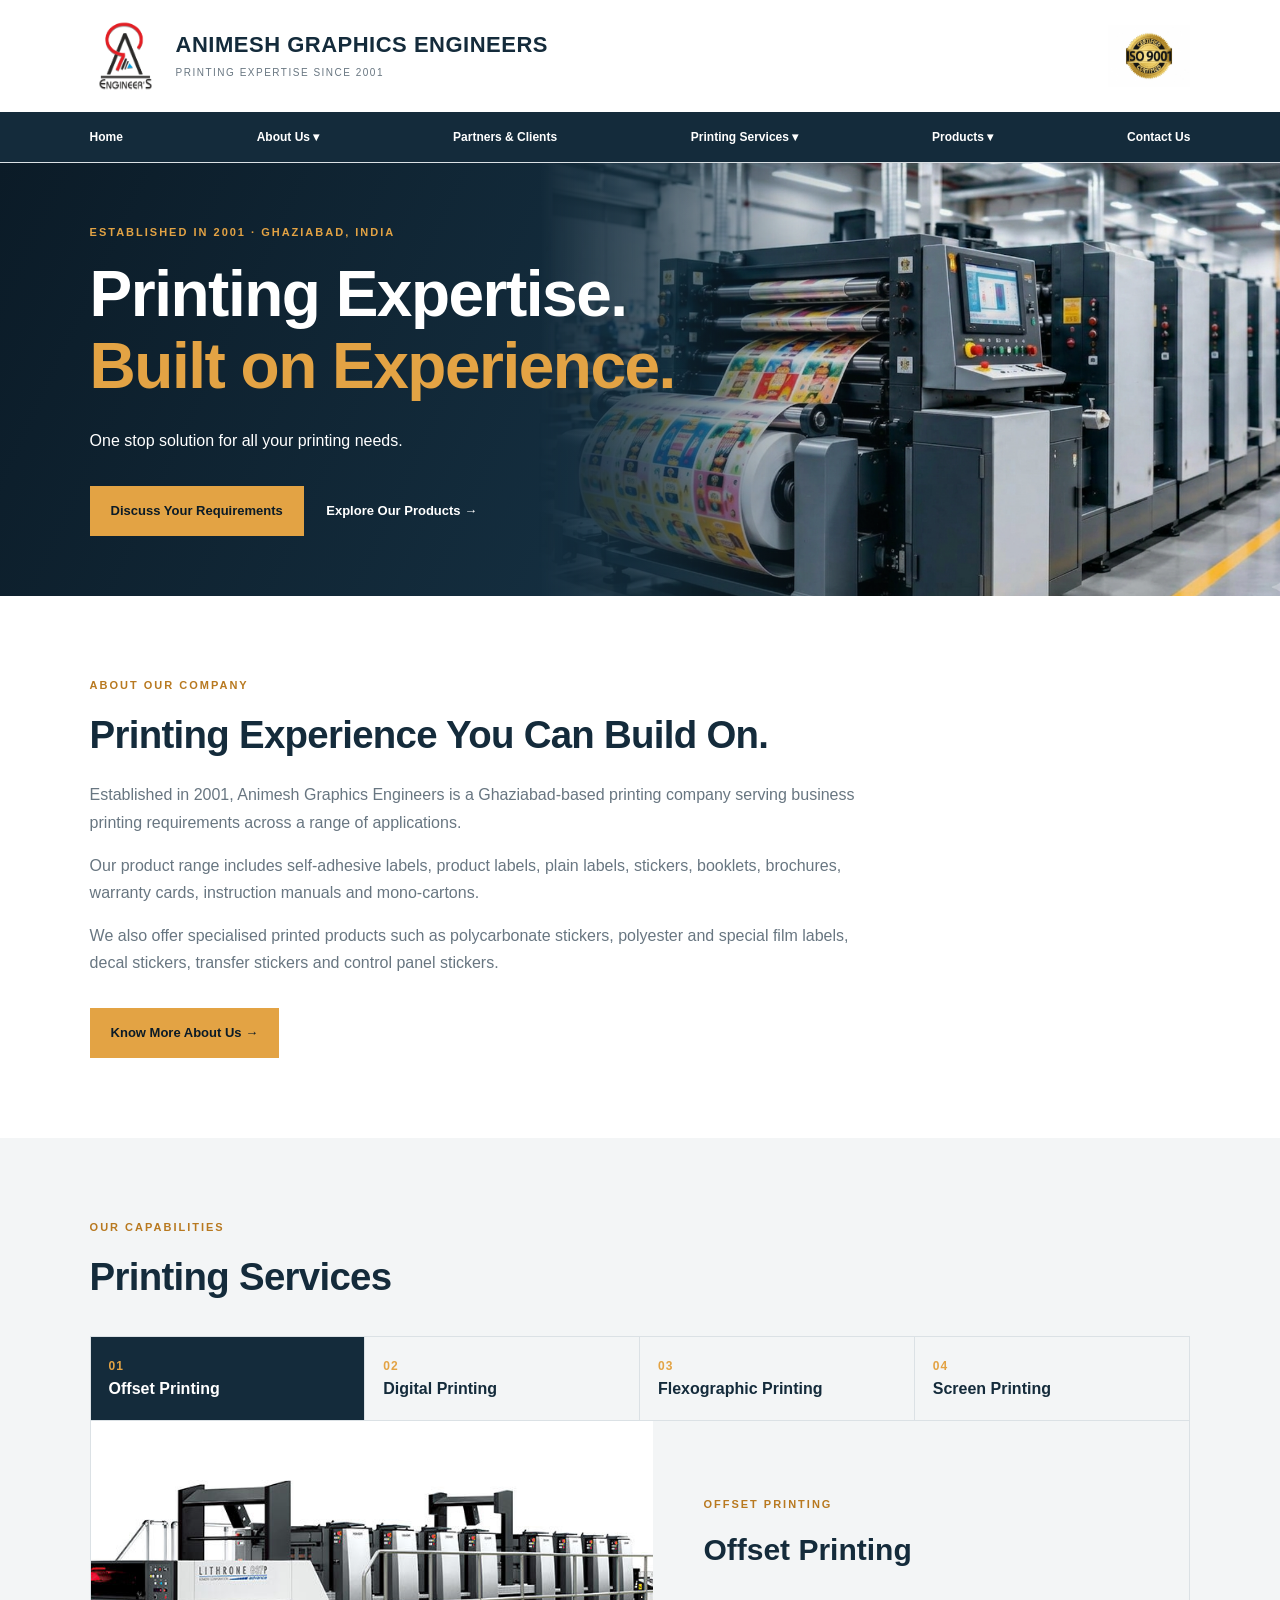
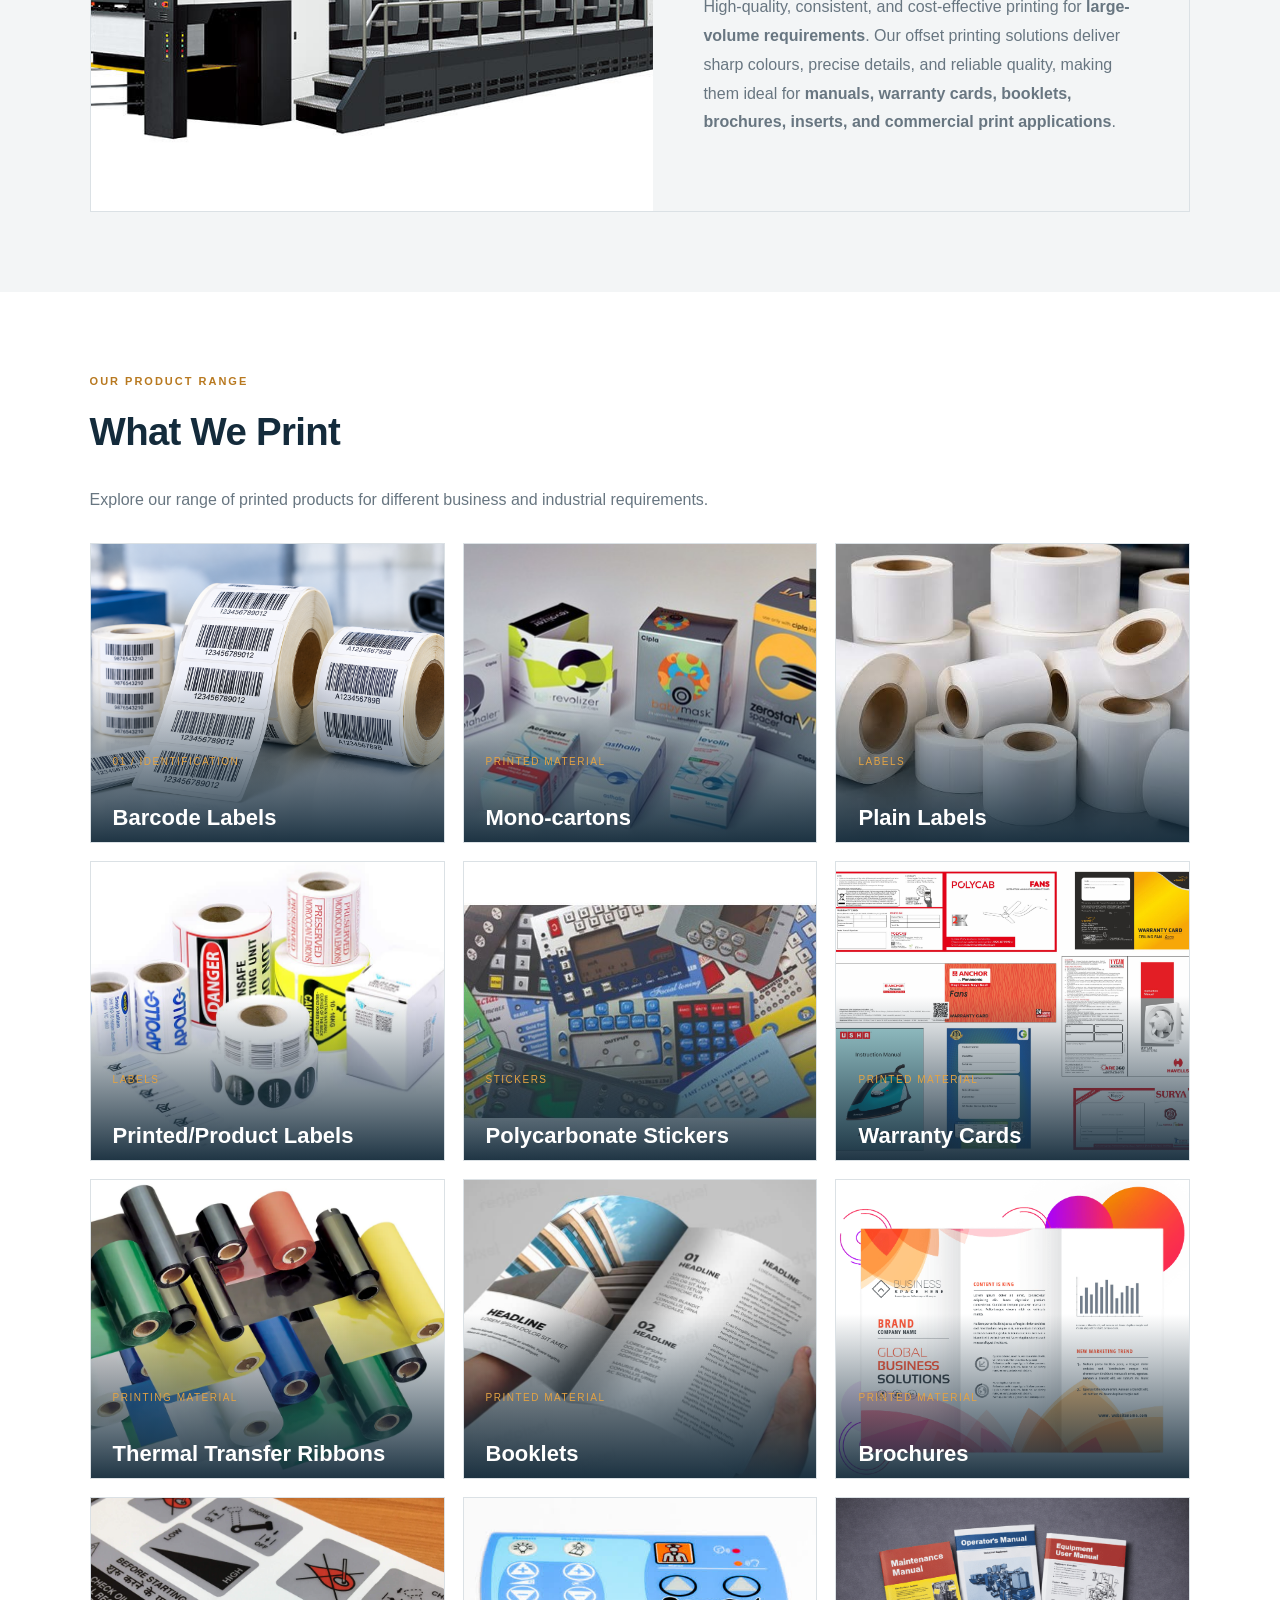
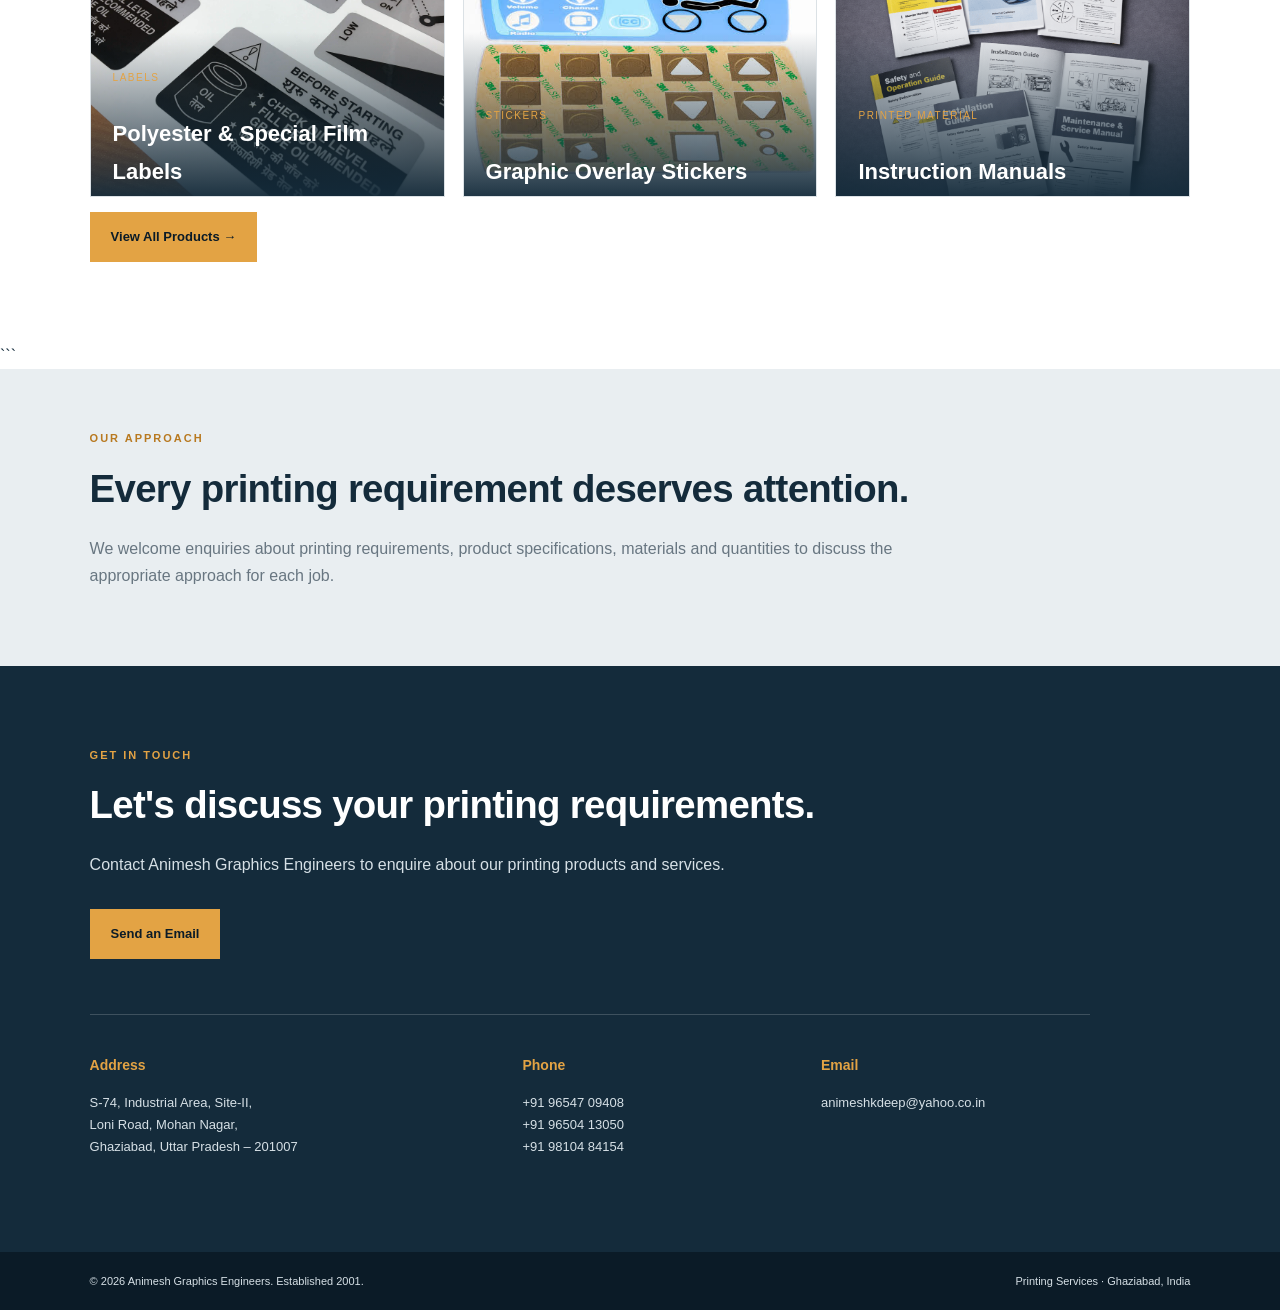
==== index.html @ 8f73cbe6 "Add Animesh Graphics Engineers website" ====
<!DOCTYPE html>
<html lang="en">
<head>
    <meta charset="UTF-8">
    <meta name="viewport" content="width=device-width, initial-scale=1.0">

    <meta name="description" content="Animesh Graphics Engineers, established in 2001, is a printing company based in Ghaziabad, India. Explore our printing services, labels, stickers and printed materials.">

    <title>Animesh Graphics Engineers | Printing Since 2001</title>

    <link rel="stylesheet" href="style.css">
</head>

<body>

 
<header class="site-header">

    <!-- TOP ROW: COMPANY BRAND AND ISO BADGE -->
    <div class="header-top">
        <div class="company-name">
            <img src="images/logo.png" alt="Animesh Graphics Engineers logo">

            <div>
                <h2>ANIMESH GRAPHICS ENGINEERS</h2>
                <p>PRINTING EXPERTISE SINCE 2001</p>
            </div>
        </div>

        <a class="iso-badge" href="awards.html" >
            <img src="images/iso-9001.png" alt="ISO 9001 certification badge">
        </a>
    </div>

    <!-- SECOND ROW: NAVIGATION -->
    <div class="header-nav">
        <nav>
            <a href="index.html" >Home</a>

            <div class="dropdown">
                <a href="about.html" >About Us ▾</a>
                <div class="dropdown-menu">
                    <a href="about.html#company-overview">Company Overview</a>
                    <a href="about.html#our-experience">Our Experience</a>
                    <a href="about.html#quality-commitment">Quality &amp; Commitment</a>
                </div>
            </div>

            <a href="partners.html" >Partners &amp; Clients</a>

            <div class="dropdown">
                <a href="services.html" >Printing Services ▾</a>
                <div class="dropdown-menu">
                    <a href="services.html#offset" >Offset Printing</a>
                    <a href="services.html#digital" >Digital Printing</a>
                    <a href="services.html#flexo" >Flexo Printing</a>
                    <a href="services.html#screen" >Screen Printing</a>
                </div>
            </div>

            <div class="dropdown">
        <a href="products.html" >Products ▾</a>
        <div class="dropdown-menu">
        <a href="products.html#printed-product-labels" >Printed/Product Labels</a>
        <a href="products.html#plain-labels" >Plain Labels</a>
        <a href="products.html#booklets" >Booklets</a>
        <a href="products.html#brochures" >Brochures</a>
        <a href="products.html#warranty-cards" >Warranty Cards</a>
        <a href="products.html#instruction-manuals" >Instruction Manuals</a>
        <a href="products.html#polycarbonate-stickers" >Polycarbonate Stickers</a>
        <a href="products.html#polyester-special-film-labels" >Polyester And Special Film Labels</a>
        <a href="products.html#mono-cartons" >Mono-cartons</a>
        <a href="products.html#thermal-transfer-ribbons" >Thermal Transfer Ribbons</a>
        <a href="products.html#graphic-overlay-stickers" >Graphic Overlay Stickers</a>
    </div>
</div>
            <a href="contact.html" >Contact Us</a>
        </nav>
    </div>

</header>

    <main>

        
<section id="home" class="hero">
    <div class="hero-content">
        <p class="eyebrow">ESTABLISHED IN 2001 · GHAZIABAD, INDIA</p>

        <h1>
            Printing Expertise.<br>
            <span>Built on Experience.</span>
        </h1>

        <p>One stop solution for all your printing needs.</p>

        <a href="#contact" class="button">Discuss Your Requirements</a>
        <a href="#products" class="text-link">Explore Our Products →</a>
    </div>

    <div class="hero-image">
        <img src="images/printing-machine-hero.png"
             alt="Commercial printing machinery in a factory">
    </div>
</section>

        
<section id="about" class="about">
    <p class="eyebrow">ABOUT OUR COMPANY</p>

    <h2>Printing Experience You Can Build On.</h2>

    <p>
        Established in 2001, Animesh Graphics Engineers is a
        Ghaziabad-based printing company serving business printing
        requirements across a range of applications.
    </p>

    <p>
        Our product range includes self-adhesive labels, product
        labels, plain labels, stickers, booklets, brochures,
        warranty cards, instruction manuals and mono-cartons.
    </p>

    <p>
        We also offer specialised printed products such as
        polycarbonate stickers, polyester and special film labels,
        decal stickers, transfer stickers and control panel stickers.
    </p>

    <a href="about.html" class="button">Know More About Us →</a>
</section>

        <section id="services" class="services">

    <p class="eyebrow">OUR CAPABILITIES</p>

    <h2>Printing Services</h2>

    <div class="printing-service-tabs">

        <button class="printing-service-tab active" data-service="offset">
            <span>01</span>
            Offset Printing
        </button>

        <button class="printing-service-tab" data-service="digital">
            <span>02</span>
            Digital Printing
        </button>

        <button class="printing-service-tab" data-service="flexo">
            <span>03</span>
            Flexographic Printing
        </button>

        <button class="printing-service-tab" data-service="screen">
            <span>04</span>
            Screen Printing
        </button>

    </div>


    <!-- OFFSET PRINTING -->

    <div class="printing-service-content active" id="offset">

        <div class="printing-service-image">
            <img src="images/offset.jpg"
                 alt="Offset printing machine">
        </div>

        <div class="printing-service-text">

            <p class="eyebrow">OFFSET PRINTING</p>

            <h3>Offset Printing</h3>

            <p>
                High-quality, consistent, and cost-effective printing for
                <strong>large-volume requirements</strong>. Our offset printing
                solutions deliver sharp colours, precise details, and reliable
                quality, making them ideal for
                <strong>manuals, warranty cards, booklets, brochures, inserts,
                and commercial print applications</strong>.
            </p>

        </div>

    </div>


    <!-- DIGITAL PRINTING -->

    <div class="printing-service-content" id="digital">

        <div class="printing-service-image">
            <img src="images/digital printing.jpg"
                 alt="Digital printing machine">
        </div>

        <div class="printing-service-text">

            <p class="eyebrow">DIGITAL PRINTING</p>

            <h3>Digital Printing</h3>

            <p>
                Fast, flexible, and cost-effective printing for
                <strong>short-run requirements and immediate production</strong>.
                Digital printing enables quick turnaround with consistent
                quality, making it ideal for
                <strong>urgent jobs, variable data, prototypes, samples,
                personalized prints, and low-volume requirements</strong>.
            </p>

        </div>

    </div>


    <!-- FLEXOGRAPHIC PRINTING -->

    <div class="printing-service-content" id="flexo">

        <div class="printing-service-image">
            <img src="images/labels-flexo-printing-machine.jpg"
                 alt="Flexographic printing machine">
        </div>

        <div class="printing-service-text">

            <p class="eyebrow">FLEXOGRAPHIC PRINTING</p>

            <h3>Flexographic Printing</h3>

            <p>
                High-speed, efficient printing for
                <strong>continuous roll-to-roll production and high-volume
                requirements</strong>. Flexographic printing delivers
                consistent quality and precise registration, making it ideal
                for <strong>labels, stickers, packaging materials, films,
                and other roll-form applications</strong>.
            </p>

        </div>

    </div>


    <!-- SCREEN PRINTING -->

    <div class="printing-service-content" id="screen">

        <div class="printing-service-image">
            <img src="images/screen printi g.jpg"
                 alt="Screen printing process">
        </div>

        <div class="printing-service-text">

            <p class="eyebrow">SCREEN PRINTING</p>

            <h3>Screen Printing</h3>

            <p>
                Durable and versatile printing for
                <strong>specialized applications and demanding surfaces</strong>.
                Screen printing delivers excellent ink coverage, opacity,
                and durability, making it ideal for
                <strong>polycarbonate labels, industrial graphics, control
                panels, stickers, and specialty print applications</strong>.
            </p>

        </div>

    </div>

</section>
        
<section id="products" class="products">

    <p class="eyebrow">OUR PRODUCT RANGE</p>

    <h2>What We Print</h2>

    <p>
        Explore our range of printed products for different
        business and industrial requirements.
    </p>

    <div class="grid product-grid">

        <!-- BARCODE LABELS -->
        <article class="product-flip-card">
            <div class="product-flip-inner">

                <div class="product-flip-front">
                    <img src="images/barcode.png"
                         alt="Barcode labels on rolls">
                    <span>01 / IDENTIFICATION</span>
                    <h3>Barcode Labels</h3>
                </div>

                <div class="product-flip-back">
                    <span>01 / IDENTIFICATION</span>
                    <h3>Barcode Labels</h3>
                    <p>
                        Printed barcode labels for product
                        identification, tracking and labelling
                        requirements.
                    </p>
                </div>

            </div>
        </article>
        <!-- MONO-CARTONS -->
<article class="product-flip-card">
    <div class="product-flip-inner">

        <div class="product-flip-front">
            <img src="images/mono cartons.jpeg"
                 alt="Printed mono-cartons">
            <span>PRINTED MATERIAL</span>
            <h3>Mono-cartons</h3>
        </div>

        <div class="product-flip-back">
            <span>PRINTED MATERIAL</span>
            <h3>Mono-cartons</h3>
            <p>
                Printed mono-cartons for product presentation,
                identification and printed requirements.
            </p>
            <a href="products.html#mono-cartons">
                View Details →
            </a>
        </div>

    </div>
</article>
<!-- PLAIN LABELS -->
<article class="product-flip-card">
    <div class="product-flip-inner">

        <div class="product-flip-front">
            <img src="images/plain labels.jpeg"
                 alt="Plain labels">
            <span>LABELS</span>
            <h3>Plain Labels</h3>
        </div>

        <div class="product-flip-back">
            <span>LABELS</span>
            <h3>Plain Labels</h3>
            <p>
                Clean and practical plain labels suitable for
                different product and labelling requirements.
            </p>
            <a href="products.html#plain-labels">
                View Details →
            </a>
        </div>

    </div>
</article>
<!-- PRINTED / PRODUCT LABELS -->
<article class="product-flip-card">
    <div class="product-flip-inner">

        <div class="product-flip-front">
            <img src="images/printed-product-label.jpeg"
                 alt="Printed and product labels">
            <span>LABELS</span>
            <h3>Printed/Product Labels</h3>
        </div>

        <div class="product-flip-back">
            <span>LABELS</span>
            <h3>Printed/Product Labels</h3>
            <p>
                Professionally printed product labels for
                identification, branding and product information.
            </p>
            <a href="products.html#self-adhesive-labels">
                View Details →
            </a>
        </div>

    </div>
</article>
<!-- POLYCARBONATE STICKERS -->
<article class="product-flip-card">
    <div class="product-flip-inner">

        <div class="product-flip-front">
            <img src="images/polycarbonate-sticker.jpg"
                 alt="Polycarbonate stickers">
            <span>STICKERS</span>
            <h3>Polycarbonate Stickers</h3>
        </div>

        <div class="product-flip-back">
            <span>STICKERS</span>
            <h3>Polycarbonate Stickers</h3>
            <p>
                Durable polycarbonate stickers for control panels,
                product identification and industrial applications.
            </p>
            <a href="products.html#polycarbonate-stickers">
                View Details →
            </a>
        </div>

    </div>
</article>
<!-- WARRANTY CARDS -->
<article class="product-flip-card">
    <div class="product-flip-inner">

        <div class="product-flip-front">
            <img src="images/warranty.jpg"
                 alt="Warranty cards">
            <span>PRINTED MATERIAL</span>
            <h3>Warranty Cards</h3>
        </div>

        <div class="product-flip-back">
            <span>PRINTED MATERIAL</span>
            <h3>Warranty Cards</h3>
            <p>
                Professionally printed warranty cards for
                product information, customer details and
                warranty registration.
            </p>
            <a href="products.html#warranty-cards">
                View Details →
            </a>
        </div>

    </div>
</article>
<!-- THERMAL TRANSFER RIBBONS -->
<article class="product-flip-card">
    <div class="product-flip-inner">

        <div class="product-flip-front">
            <img src="images/thermal-transfer-ribbon.webp"
                 alt="Thermal transfer ribbons">
            <span>PRINTING MATERIAL</span>
            <h3>Thermal Transfer Ribbons</h3>
        </div>

        <div class="product-flip-back">
            <span>PRINTING MATERIAL</span>
            <h3>Thermal Transfer Ribbons</h3>
            <p>
                Thermal transfer ribbons for clear and durable
                printing on labels and other compatible
                printing materials.
            </p>
            <a href="products.html#thermal-transfer-ribbons">
                View Details →
            </a>
        </div>

    </div>
</article>
<!-- BOOKLETS -->
<article class="product-flip-card">
    <div class="product-flip-inner">

        <div class="product-flip-front">
            <img src="images/booklet.jpg"
                 alt="Printed booklets">
            <span>PRINTED MATERIAL</span>
            <h3>Booklets</h3>
        </div>

        <div class="product-flip-back">
            <span>PRINTED MATERIAL</span>
            <h3>Booklets</h3>
            <p>
                Professionally printed booklets for product
                information, company profiles, catalogues
                and other printed requirements.
            </p>
            <a href="products.html#booklets">
                View Details →
            </a>
        </div>

    </div>
</article>
<!-- BROCHURES -->
<article class="product-flip-card">
    <div class="product-flip-inner">

        <div class="product-flip-front">
            <img src="images/brochure.png"
                 alt="Printed brochures">
            <span>PRINTED MATERIAL</span>
            <h3>Brochures</h3>
        </div>

        <div class="product-flip-back">
            <span>PRINTED MATERIAL</span>
            <h3>Brochures</h3>
            <p>
                Professionally printed brochures for product
                information, promotions, company profiles
                and marketing communication.
            </p>
            <a href="products.html#brochures">
                View Details →
            </a>
        </div>

    </div>
</article><!-- POLYESTER AND SPECIAL FILM LABELS -->
<article class="product-flip-card">
    <div class="product-flip-inner">

        <div class="product-flip-front">
            <img src="images/polyester.jpg"
                 alt="Polyester and special film labels">
            <span>LABELS</span>
            <h3>Polyester &amp; Special Film Labels</h3>
        </div>

        <div class="product-flip-back">
            <span>LABELS</span>
            <h3>Polyester &amp; Special Film Labels</h3>
            <p>
                Durable polyester and special film labels
                designed for product identification and
                demanding labelling applications.
            </p>
            <a href="products.html#polyester-special-film-labels">
                View Details →
            </a>
        </div>

    </div>
</article>
<!-- GRAPHIC OVERLAY STICKERS -->
<article class="product-flip-card">
    <div class="product-flip-inner">

        <div class="product-flip-front">
            <img src="images/graphic overlay.jpg"
                 alt="Graphic overlay stickers">
            <span>STICKERS</span>
            <h3>Graphic Overlay Stickers</h3>
        </div>

        <div class="product-flip-back">
            <span>STICKERS</span>
            <h3>Graphic Overlay Stickers</h3>
            <p>
                Printed graphic overlay stickers for control
                panels, switches, equipment and industrial
                applications.
            </p>
            <a href="products.html#graphic-overlay-stickers">
                View Details →
            </a>
        </div>

    </div>
</article>
<!-- INSTRUCTION MANUALS -->
<article class="product-flip-card">
    <div class="product-flip-inner">

        <div class="product-flip-front">
            <img src="images/instruction-manual-printing.png"
                 alt="Printed instruction manuals">
            <span>PRINTED MATERIAL</span>
            <h3>Instruction Manuals</h3>
        </div>

        <div class="product-flip-back">
            <span>PRINTED MATERIAL</span>
            <h3>Instruction Manuals</h3>
            <p>
                Professionally printed instruction manuals
                for product usage, installation, operation
                and customer information.
            </p>
            <a href="products.html#instruction-manuals">
                View Details →
            </a>
        </div>

    </div>
</article>
        <!-- OTHER PRODUCTS WILL BE ADDED NEXT -->

    </div>

    <a href="products.html" class="button product-view-all">
        View All Products →
    </a>

</section>
```


        <section class="approach">
            <p class="eyebrow">OUR APPROACH</p>

            <h2>Every printing requirement deserves attention.</h2>

            <p>
                We welcome enquiries about printing requirements,
                product specifications, materials and quantities
                to discuss the appropriate approach for each job.
            </p>
        </section>

        <section id="contact" class="contact">
            <p class="eyebrow">GET IN TOUCH</p>

            <h2>Let's discuss your printing requirements.</h2>

            <p>
                Contact Animesh Graphics Engineers to enquire about
                our printing products and services.
            </p>

            <a class="button"
               href="mailto:animeshkdeep@yahoo.co.in?subject=Printing%20Enquiry">
                Send an Email
            </a>

            <div class="contact-details">

                <div>
                    <h3>Address</h3>
                    <p>
                        S-74, Industrial Area, Site-II,<br>
                        Loni Road, Mohan Nagar,<br>
                        Ghaziabad, Uttar Pradesh – 201007
                    </p>
                </div>

                <div>
    <h3>Phone</h3>
    <p>
        +91 96547 09408<br>
+91 96504 13050<br>
+91 98104 84154
    </p>
</div>

                <div>
                    <h3>Email</h3>
                    <p>animeshkdeep@yahoo.co.in</p>
                </div>

            </div>
        </section>

    </main>

    <footer>
        <p>
            © <span id="year">2026</span> Animesh Graphics Engineers.
            Established 2001.
        </p>
        <p>Printing Services · Ghaziabad, India</p>
    </footer>
<script>
    const serviceTabs = document.querySelectorAll(".printing-service-tab");
    const serviceContents = document.querySelectorAll(".printing-service-content");

    serviceTabs.forEach(tab => {
        tab.addEventListener("click", function () {

            const selectedService = this.dataset.service;

            serviceTabs.forEach(item => {
                item.classList.remove("active");
            });

            serviceContents.forEach(content => {
                content.classList.remove("active");
            });

            this.classList.add("active");

            document.getElementById(selectedService).classList.add("active");
        });
    });
</script>
</body>
</html>
---- style.css ----
/* =================================
   ANIMESH GRAPHICS ENGINEERS
   Website design
   ================================= */

:root {
    --navy: #142b3b;
    --dark: #0b1b27;
    --blue: #245d7b;
    --orange: #e3a344;
    --white: #ffffff;
    --light: #f3f5f6;
    --grey: #687681;
    --border: #dbe1e5;
}

* {
    box-sizing: border-box;
}

html {
    scroll-behavior: smooth;
    scroll-padding-top: 30px;
}

body {
    margin: 0;
    font-family: Arial, Helvetica, sans-serif;
    color: var(--navy);
    background: var(--white);
    line-height: 1.7;
}

a {
    color: inherit;
    text-decoration: none;
}

p {
    margin-top: 0;
}

/* TOP BAR */

.topbar {
    padding: 9px 7%;
    background: var(--dark);
    color: var(--white);
    display: flex;
    justify-content: space-between;
    gap: 15px;
    font-size: 11px;
    letter-spacing: 1px;
}


/* HEADER AND NAVIGATION */

.site-header {
    background: var(--white);
    border-bottom: 1px solid var(--border);
}

.header-top {
    min-height: 110px;
    padding: 15px 7%;
    display: flex;
    align-items: center;
    justify-content: space-between;
    gap: 25px;
}

.company-name {
    display: flex;
    align-items: center;
    gap: 14px;
    min-width: 0;
}

.company-name img {
    width: 72px;
    height: 72px;
    object-fit: contain;
    flex-shrink: 0;
}

.company-name h2 {
    margin: 0;
    color: var(--navy);
    font-size: 22px;
    font-weight: 800;
    line-height: 1.25;
    letter-spacing: 0.5px;
    white-space: nowrap;
}

.company-name p {
    margin: 5px 0 0;
    color: var(--grey);
    font-size: 10px;
    letter-spacing: 1.5px;
}

.iso-badge {
    display: flex;
    align-items: center;
    justify-content: center;
    flex-shrink: 0;
}

.iso-badge img {
    display: block;
    width: 82px;
    height: 82px;
    object-fit: contain;
}

.header-nav {
    padding: 0 7%;
    background: var(--navy);
}

.header-nav nav {
    min-height: 48px;
    display: flex;
    align-items: center;
    justify-content: space-between;
    gap: 18px;
    font-size: 12px;
    font-weight: bold;
}

.header-nav nav > a,
.header-nav .dropdown > a {
    display: block;
    padding: 15px 0;
    color: var(--white);
    white-space: nowrap;
}

.header-nav nav > a:hover,
.header-nav .dropdown > a:hover {
    color: var(--orange);
}

/* COMPACT DROPDOWN MENUS */

.dropdown {
    position: relative;
}

.dropdown-menu {
    display: none;
    position: absolute;
    top: 100%;
    left: 0;
    min-width: 200px;
    padding: 4px 0;
    background: var(--white);
    border: 1px solid var(--border);
    box-shadow: 0 5px 14px #142b3b18;
    z-index: 1000;
}

.dropdown-menu a {
    display: block;
    padding: 8px 12px;
    color: var(--navy);
    font-size: 12px;
    line-height: 1.5;
    font-weight: normal;
    white-space: nowrap;
    border-bottom: 1px solid var(--border);
}

.dropdown-menu a:last-child {
    border-bottom: none;
}

.dropdown-menu a:hover {
    background: var(--light);
    color: var(--blue);
}

.dropdown:hover .dropdown-menu,
.dropdown:focus-within .dropdown-menu {
    display: block;
}
/* MAIN INTRODUCTION */

.hero {
    min-height: 510px;
    padding: 85px 7%;
    background:
        linear-gradient(115deg, #0b1b27, #1d4056);
    color: var(--white);
}

.eyebrow {
    margin-bottom: 17px;
    color: #b87920;
    font-size: 11px;
    font-weight: bold;
    letter-spacing: 2px;
}

.hero .eyebrow {
    color: var(--orange);
}

.hero h1 {
    margin: 0 0 25px;
    font-size: clamp(38px, 5vw, 64px);
    line-height: 1.12;
    letter-spacing: -1.5px;
}

.hero h1 span {
    color: var(--orange);
}

.hero > p:not(.eyebrow) {
    max-width: 650px;
    color: #d6e0e6;
    font-size: 17px;
}

.button {
    display: inline-block;
    margin-top: 15px;
    padding: 13px 20px;
    background: var(--orange);
    color: var(--dark);
    border: 1px solid var(--orange);
    font-size: 13px;
    font-weight: bold;
    transition: 0.2s ease;
}

.button:hover {
    background: #f0ba64;
    border-color: #f0ba64;
}

.text-link {
    display: inline-block;
    margin: 15px 0 0 18px;
    font-size: 13px;
    font-weight: bold;
}

.text-link:hover {
    color: var(--orange);
}

/* ABOUT SECTION */

.about {
    padding: 80px 7%;
    max-width: 1100px;
}

.about h2,
.services h2,
.products h2,
.approach h2,
.contact h2 {
    margin: 0 0 22px;
    font-size: clamp(28px, 3vw, 42px);
    line-height: 1.25;
    letter-spacing: -0.7px;
}

.about p:not(.eyebrow) {
    max-width: 800px;
    color: var(--grey);
}

/* SERVICES */

.services {
    padding: 80px 7%;
    background: var(--light);
}

.services > h2,
.products > h2 {
    margin-bottom: 30px;
}

.grid {
    display: grid;
    grid-template-columns: repeat(4, minmax(0, 1fr));
    gap: 18px;
}

.card {
    padding: 25px;
    background: var(--white);
    border: 1px solid var(--border);
    border-top: 3px solid var(--blue);
    transition: transform 0.2s ease,
                box-shadow 0.2s ease;
}

.card:hover {
    transform: translateY(-4px);
    box-shadow: 0 10px 25px #142b3b12;
}

.card span {
    color: var(--blue);
    font-size: 10px;
    font-weight: bold;
    letter-spacing: 1px;
}

.card h3 {
    margin: 22px 0 10px;
    font-size: 18px;
    line-height: 1.4;
}

.card p {
    margin-bottom: 0;
    color: var(--grey);
    font-size: 13px;
}

/* PRODUCTS */

.products {
    padding: 80px 7%;
}

.products > p:not(.eyebrow) {
    max-width: 650px;
    color: var(--grey);
}

.products .grid {
    margin-top: 30px;
    grid-template-columns: repeat(3, minmax(0, 1fr));
}

.products .card {
    background: var(--light);
    border-top-color: var(--orange);
}

/* COMPANY APPROACH */

.approach {
    padding: 60px 7%;
    background: #e9eef1;
}

.approach > p:last-child {
    max-width: 850px;
    color: var(--grey);
}

/* CONTACT SECTION */

.contact {
    padding: 80px 7%;
    background: var(--navy);
    color: var(--white);
}

.contact .eyebrow {
    color: var(--orange);
}

.contact > p:not(.eyebrow) {
    max-width: 650px;
    color: #d6e0e6;
}

.contact-details {
    margin-top: 55px;
    padding-top: 30px;
    border-top: 1px solid #536775;
    display: grid;
    grid-template-columns: repeat(3, minmax(0, 1fr));
    gap: 25px;
}

.contact-details h3 {
    color: var(--orange);
    font-size: 14px;
}

.contact-details p {
    color: #d6e0e6;
    font-size: 13px;
}

/* FOOTER */

footer {
    padding: 20px 7%;
    background: var(--dark);
    color: #d6e0e6;
    font-size: 11px;
    display: flex;
    justify-content: space-between;
    gap: 15px;
}

footer p {
    margin: 0;
}

/* TABLETS */

@media (max-width: 950px) {
    header {
        flex-wrap: wrap;
    }

    nav {
        flex-wrap: wrap;
        gap: 16px;
    }

    .grid {
        grid-template-columns: repeat(2, minmax(0, 1fr));
    }
}

/* MOBILE PHONES */

@media (max-width: 600px) {
    .topbar {
        flex-direction: column;
        gap: 4px;
    }

    header {
        padding: 16px 5%;
    }

    nav {
        gap: 12px;
        font-size: 12px;
    }

    .hero,
    .about,
    .services,
    .products,
    .approach,
    .contact {
        padding: 50px 5%;
    }

    .hero h1 {
        letter-spacing: -0.5px;
    }

    .text-link {
        margin-left: 0;
        display: block;
    }

    .grid,
    .products .grid,
    .contact-details {
        grid-template-columns: 1fr;
    }

    footer {
        flex-direction: column;
        padding: 20px 5%;
    }
}

/* =================================
   PARTNERS & CLIENTS PAGE
   ================================= */

.clients-intro {
    padding: 65px 7% 55px;
    background: var(--light);
    border-bottom: 1px solid var(--border);
}

.clients-intro h1 {
    margin: 0 0 16px;
    color: var(--navy);
    font-size: clamp(34px, 4vw, 48px);
    line-height: 1.2;
    letter-spacing: -1px;
}

.clients-intro > p:last-child {
    max-width: 650px;
    margin-bottom: 0;
    color: var(--grey);
    font-size: 16px;
}

.clients-section {
    padding: 65px 7% 80px;
}

.clients-section h2 {
    margin: 0 0 32px;
    color: var(--navy);
    font-size: clamp(26px, 3vw, 36px);
    line-height: 1.3;
}

.client-grid {
    display: grid;
    grid-template-columns: repeat(4, minmax(0, 1fr));
    gap: 20px;
}

.client-card {
    min-height: 145px;
    padding: 20px;
    display: flex;
    align-items: center;
    justify-content: center;
    background: var(--white);
    border: 1px solid var(--border);
    border-radius: 6px;
    transition: transform 0.2s ease,
                box-shadow 0.2s ease,
                border-color 0.2s ease;
}

.client-card:hover {
    transform: translateY(-4px);
    border-color: #b9cbd5;
    box-shadow: 0 8px 22px #142b3b12;
}

.client-card img {
    display: block;
    width: 100%;
    max-width: 190px;
    height: 95px;
    object-fit: contain;
}

@media (max-width: 950px) {
    .client-grid {
        grid-template-columns: repeat(3, minmax(0, 1fr));
        gap: 16px;
    }
}

@media (max-width: 600px) {
    .clients-intro,
    .clients-section {
        padding: 42px 5%;
    }

    .client-grid {
        grid-template-columns: repeat(2, minmax(0, 1fr));
        gap: 12px;
    }

    .client-card {
        min-height: 115px;
        padding: 12px;
    }

    .client-card img {
        height: 75px;
    }
}

/* HOME PAGE HERO WITH RIGHT-SIDE FACTORY IMAGE */

.hero {
    display: flex;
    align-items: center;
    justify-content: space-between;
    gap: 40px;
    padding: 60px 7%;
    min-height: 430px;
}

.hero-content {
    flex: 1;
    min-width: 0;
}

.hero-image {
    flex: 1;
    min-width: 0;
    max-width: 520px;
}

.hero-image img {
    display: block;
    width: 100%;
    height: 340px;
    object-fit: cover;
    border-radius: 12px;
}

/* MOBILE LAYOUT */

@media (max-width: 768px) {
    .hero {
        flex-direction: column;
        align-items: stretch;
        padding: 35px 6%;
        gap: 28px;
    }

    .hero-image {
        max-width: 100%;
    }

    .hero-image img {
        height: 260px;
    }
}

/* BLEND THE PRINTING MACHINE IMAGE INTO THE HERO */

.hero {
    position: relative;
    overflow: hidden;
    isolation: isolate;
}

.hero-content {
    position: relative;
    z-index: 2;
    flex: 0 0 55%;
}

.hero-image {
    position: absolute;
    top: 0;
    right: 0;
    width: 58%;
    height: 100%;
    max-width: none;
    z-index: 1;
    pointer-events: none;
}

.hero-image img {
    display: block;
    width: 100%;
    height: 100%;
    object-fit: cover;
    border-radius: 0;

    /* Fade the left edge into the navy background */
    -webkit-mask-image: linear-gradient(
        to right,
        transparent 0%,
        rgba(0, 0, 0, 0.25) 15%,
        rgba(0, 0, 0, 0.8) 35%,
        black 55%
    );

    mask-image: linear-gradient(
        to right,
        transparent 0%,
        rgba(0, 0, 0, 0.25) 15%,
        rgba(0, 0, 0, 0.8) 35%,
        black 55%
    );
}

/* Keep the text and buttons above the image */
.hero-content .eyebrow,
.hero-content h1,
.hero-content p,
.hero-content a {
    position: relative;
    z-index: 3;
}

/* Mobile layout */
@media (max-width: 768px) {
    .hero {
        flex-direction: column;
        align-items: stretch;
        gap: 24px;
        padding: 35px 6%;
    }

    .hero-content {
        flex: auto;
        width: 100%;
    }

    .hero-image {
        position: relative;
        top: auto;
        right: auto;
        width: 100%;
        height: 240px;
        max-width: 100%;
    }

    .hero-image img {
        height: 240px;
        -webkit-mask-image: none;
        mask-image: none;
    }
}
/* ================================
   ABOUT US PAGE
================================ */

.page-hero {
    padding: 90px 8%;
    background: linear-gradient(135deg, #0b1b27, #142b3b);
    color: #ffffff;
}

.page-hero-content {
    max-width: 900px;
}

.page-hero h1 {
    font-size: 48px;
    line-height: 1.15;
    margin: 12px 0 20px;
}

.page-hero h1 span {
    color: #e3a344;
}

.page-hero p:not(.eyebrow) {
    max-width: 700px;
    color: #dbe1e5;
    font-size: 18px;
    line-height: 1.7;
}

.about-section {
    padding: 80px 8%;
    max-width: 1200px;
    margin: 0 auto;
}

.about-section h2 {
    color: #142b3b;
    font-size: 36px;
    margin: 10px 0 25px;
}

.about-section p:not(.eyebrow) {
    color: #687681;
    font-size: 17px;
    line-height: 1.8;
    max-width: 950px;
}

.about-section-alt {
    max-width: none;
    background: #f3f5f6;
    padding-left: 8%;
    padding-right: 8%;
}

.about-section-alt > * {
    max-width: 1200px;
}

.experience-grid {
    max-width: 1200px;
    display: grid;
    grid-template-columns: repeat(2, 1fr);
    gap: 24px;
    margin-top: 40px;
}

.experience-card {
    background: #ffffff;
    border: 1px solid #dbe1e5;
    padding: 30px;
    border-radius: 4px;
}

.experience-card h3 {
    color: #142b3b;
    margin-top: 0;
    margin-bottom: 12px;
    font-size: 21px;
}

.experience-card p {
    margin: 0;
}

.about-cta {
    padding: 80px 8%;
    text-align: center;
    background: #142b3b;
    color: #ffffff;
}

.about-cta h2 {
    font-size: 36px;
    margin: 10px 0 20px;
}

.about-cta p:not(.eyebrow) {
    color: #dbe1e5;
    margin-bottom: 30px;
}

@media (max-width: 768px) {

    .page-hero {
        padding: 60px 6%;
    }

    .page-hero h1 {
        font-size: 36px;
    }

    .about-section {
        padding: 60px 6%;
    }

    .about-section h2 {
        font-size: 30px;
    }

    .experience-grid {
        grid-template-columns: 1fr;
    }

    .about-cta {
        padding: 60px 6%;
    }

    .about-cta h2 {
        font-size: 30px;
    }
}
/* ABOUT PAGE - SHOW ONE SECTION AT A TIME */

.about-page-section {
    display: none;
}

.about-page-section:target {
    display: block;
}
/* =========================
   ABOUT PAGE - PROFESSIONAL LAYOUT
   ========================= */

.about-page-section {
    display: none;
    max-width: 1150px;
    margin: 0 auto;
    padding: 80px 7% 90px;
    min-height: 520px;
    box-sizing: border-box;
}

.about-page-section:target {
    display: block;
}

/* Section heading */
.about-page-section .eyebrow {
    color: #e3a344;
    font-size: 13px;
    font-weight: 700;
    letter-spacing: 2px;
    margin-bottom: 14px;
}

.about-page-section h1 {
    color: #142b3b;
    font-size: 42px;
    line-height: 1.15;
    margin: 0 0 25px;
    max-width: 850px;
}

.about-page-section > p {
    color: #687681;
    font-size: 17px;
    line-height: 1.8;
    max-width: 850px;
    margin-bottom: 20px;
}

/* Gold divider */
.about-page-section::after {
    content: "";
    display: block;
    width: 55px;
    height: 3px;
    background: #e3a344;
    margin-top: 35px;
}

/* Experience cards */
.experience-grid {
    display: grid;
    grid-template-columns: repeat(2, 1fr);
    gap: 20px;
    margin-top: 40px;
    max-width: 900px;
}

.experience-card {
    background: #f3f5f6;
    border: 1px solid #dbe1e5;
    border-left: 4px solid #e3a344;
    padding: 25px 28px;
    transition: transform 0.2s ease, box-shadow 0.2s ease;
}

.experience-card:hover {
    transform: translateY(-3px);
    box-shadow: 0 8px 20px rgba(20, 43, 59, 0.08);
}

.experience-card h3 {
    color: #142b3b;
    font-size: 19px;
    margin: 0 0 10px;
}

.experience-card p {
    color: #687681;
    font-size: 15px;
    line-height: 1.6;
    margin: 0;
}

/* Button */
.about-page-section .button {
    display: inline-block;
    margin-top: 30px;
}

/* Mobile */
@media (max-width: 768px) {

    .about-page-section {
        padding: 55px 7% 65px;
        min-height: auto;
    }

    .about-page-section h1 {
        font-size: 32px;
    }

    .about-page-section > p {
        font-size: 16px;
    }

    .experience-grid {
        grid-template-columns: 1fr;
    }
}
/* QUALITY & COMMITMENT POINTS */

.quality-points {
    display: grid;
    grid-template-columns: repeat(2, 1fr);
    gap: 20px;
    margin-top: 35px;
    max-width: 900px;
}

.quality-point {
    background: #f3f5f6;
    border: 1px solid #dbe1e5;
    border-left: 4px solid #e3a344;
    padding: 24px 26px;
    box-sizing: border-box;
}

.quality-point h3 {
    color: #142b3b;
    font-size: 19px;
    margin: 0 0 10px;
}

.quality-point p {
    color: #687681;
    font-size: 15px;
    line-height: 1.7;
    margin: 0;
}

/* Mobile */
@media (max-width: 768px) {
    .quality-points {
        grid-template-columns: 1fr;
    }
}
/* =========================
   GET IN TOUCH - COMPACT
   ========================= */

.get-in-touch {
    background: #142b3b;
    color: #ffffff;
    padding: 55px 7%;
    margin-top: 20px;
}

.get-in-touch .eyebrow {
    color: #e3a344;
    font-size: 12px;
    font-weight: 700;
    letter-spacing: 2px;
    margin-bottom: 10px;
}

.get-in-touch h2 {
    font-size: 30px;
    line-height: 1.2;
    margin: 0 0 12px;
    color: #ffffff;
}

.get-in-touch-intro {
    color: #dbe1e5;
    font-size: 15px;
    line-height: 1.6;
    max-width: 600px;
    margin-bottom: 20px;
}

.get-in-touch .button {
    display: inline-block;
    margin-bottom: 35px;
}

.contact-details {
    display: grid;
    grid-template-columns: 1.5fr 1fr 1fr;
    gap: 30px;
    border-top: 1px solid rgba(255,255,255,0.18);
    padding-top: 25px;
    max-width: 1000px;
}

.contact-detail h3 {
    color: #e3a344;
    font-size: 15px;
    margin: 0 0 8px;
}

.contact-detail p {
    color: #ffffff;
    font-size: 14px;
    line-height: 1.6;
    margin: 0;
}

@media (max-width: 768px) {

    .get-in-touch {
        padding: 45px 7%;
    }

    .get-in-touch h2 {
        font-size: 26px;
    }

    .contact-details {
        grid-template-columns: 1fr;
        gap: 22px;
    }
}
/* PRINTING SERVICES - INTERACTIVE PANELS */

.printing-service-tabs {
    display: grid;
    grid-template-columns: repeat(4, 1fr);
    gap: 0;
    margin-top: 35px;
    border: 1px solid #dbe1e5;
}

.printing-service-tab {
    background: #f3f5f6;
    border: none;
    border-right: 1px solid #dbe1e5;
    padding: 22px 18px;
    text-align: left;
    cursor: pointer;
    color: #142b3b;
    font-family: inherit;
    font-size: 16px;
    font-weight: 700;
    transition: all 0.25s ease;
}

.printing-service-tab:last-child {
    border-right: none;
}

.printing-service-tab span {
    display: block;
    color: #e3a344;
    font-size: 12px;
    letter-spacing: 1px;
    margin-bottom: 7px;
}

.printing-service-tab:hover,
.printing-service-tab.active {
    background: #142b3b;
    color: #ffffff;
}


/* HIDDEN CONTENT */

.printing-service-content {
    display: none;
    overflow: hidden;
}


/* OPEN PANEL */

.printing-service-content.active {
    display: grid;
    grid-template-columns: 1.05fr 1fr;
    min-height: 390px;
    background: #f3f5f6;
    border: 1px solid #dbe1e5;
    border-top: none;
    animation: printingCurtainDrop 0.55s ease forwards;
}


/* CURTAIN DROP ANIMATION */

@keyframes printingCurtainDrop {
    from {
        opacity: 0;
        transform: translateY(-35px);
        clip-path: inset(0 0 100% 0);
    }

    to {
        opacity: 1;
        transform: translateY(0);
        clip-path: inset(0 0 0 0);
    }
}


/* IMAGE */

.printing-service-image {
    min-height: 390px;
    overflow: hidden;
}

.printing-service-image img {
    width: 100%;
    height: 100%;
    min-height: 390px;
    object-fit: cover;
    display: block;
}


/* TEXT */

.printing-service-text {
    padding: 55px 50px;
    display: flex;
    flex-direction: column;
    justify-content: center;
}

.printing-service-text .eyebrow {
    margin-bottom: 10px;
}

.printing-service-text h3 {
    color: #142b3b;
    font-size: 30px;
    margin: 0 0 18px;
}

.printing-service-text p:not(.eyebrow) {
    color: #687681;
    font-size: 16px;
    line-height: 1.8;
    margin: 0;
}


/* MOBILE */

@media (max-width: 768px) {

    .printing-service-tabs {
        grid-template-columns: 1fr 1fr;
    }

    .printing-service-tab {
        border-bottom: 1px solid #dbe1e5;
    }

    .printing-service-content.active {
        grid-template-columns: 1fr;
    }

    .printing-service-image,
    .printing-service-image img {
        min-height: 260px;
    }

    .printing-service-text {
        padding: 35px 25px;
    }

}
/* PRINTING SERVICES PAGE */

.services-page-intro {
    max-width: 900px;
    margin: 0 auto;
    padding: 75px 7% 45px;
    box-sizing: border-box;
}

.services-page-intro h1 {
    color: #142b3b;
    font-size: 42px;
    margin: 0 0 18px;
}

.services-page-intro > p:not(.eyebrow) {
    color: #687681;
    font-size: 17px;
    line-height: 1.8;
    max-width: 780px;
}


/* SERVICE DETAIL PANEL */

.service-detail {
    display: grid;
    grid-template-columns: 1.05fr 1fr;
    min-height: 390px;
    max-width: 1150px;
    margin: 0 auto 35px;
    background: #f3f5f6;
    border: 1px solid #dbe1e5;
}

.service-detail-image {
    min-height: 390px;
    overflow: hidden;
}

.service-detail-image img {
    width: 100%;
    height: 100%;
    min-height: 390px;
    object-fit: cover;
    display: block;
}

.service-detail-text {
    padding: 55px 50px;
    display: flex;
    flex-direction: column;
    justify-content: center;
}

.service-detail-text .eyebrow {
    margin-bottom: 10px;
}

.service-detail-text h2 {
    color: #142b3b;
    font-size: 30px;
    margin: 0 0 18px;
}

.service-detail-text p:not(.eyebrow) {
    color: #687681;
    font-size: 16px;
    line-height: 1.8;
    margin: 0;
}


/* MOBILE */

@media (max-width: 768px) {

    .services-page-intro {
        padding: 55px 7% 35px;
    }

    .services-page-intro h1 {
        font-size: 32px;
    }

    .service-detail {
        grid-template-columns: 1fr;
        margin: 0 7% 25px;
    }

    .service-detail-image,
    .service-detail-image img {
        min-height: 260px;
    }

    .service-detail-text {
        padding: 35px 25px;
    }

}
/* COMPACT SERVICES PAGE */

.services-page .services {
    padding-top: 35px;
    padding-bottom: 35px;
}

.services-page .printing-service-content.active {
    min-height: 330px;
}

.services-page .printing-service-image,
.services-page .printing-service-image img {
    min-height: 330px;
}

.services-page .printing-service-text {
    padding: 35px 45px;
}

.services-page .printing-service-text h3 {
    font-size: 32px;
    margin-bottom: 15px;
}

.services-page .printing-service-text p:not(.eyebrow) {
    font-size: 15px;
    line-height: 1.65;
}
/* CENTER PRINTING SERVICES INTRO */

.services-page-intro {
    text-align: center;
    padding: 55px 40px 45px;
}

.services-page-intro .eyebrow {
    margin-bottom: 10px;
}

.services-page-intro h1 {
    margin-bottom: 15px;
}

.services-page-intro > p:last-child {
    margin-left: auto;
    margin-right: auto;
}
/* MORE COMPACT PRINTING SERVICES INTRO */

.services-page-intro {
    padding: 35px 40px 25px;
}

.services-page-intro .eyebrow {
    margin-bottom: 6px;
}

.services-page-intro h1 {
    font-size: 46px;
    margin: 0 0 8px;
}

.services-page-intro > p:last-child {
    font-size: 16px;
    line-height: 1.5;
}
/* SERVICE PAGE HIGHLIGHTS */

.service-highlights {
    display: grid;
    grid-template-columns: 1fr 1fr;
    gap: 18px;
    margin-top: 25px;
}

.service-highlights > div {
    border-top: 2px solid #e3a344;
    padding-top: 12px;
}

.service-highlights span {
    display: block;
    font-size: 10px;
    letter-spacing: 2px;
    color: #e3a344;
    margin-bottom: 6px;
}

.service-highlights strong {
    display: block;
    color: #142b3b;
    font-size: 14px;
    margin-bottom: 6px;
}

.service-highlights p {
    color: #687681;
    font-size: 13px;
    line-height: 1.5;
    margin: 0;
}
/* RESET OLD SERVICE ANIMATION */

.services-page .printing-service-content.active {
    animation: none !important;
    transform: none !important;
    clip-path: none !important;
}
/* =========================================
   SERVICES PAGE — NEW SHOWCASE DESIGN
   ========================================= */

.services-showcase {
    max-width: 1180px;
    margin: 0 auto;
    padding: 20px 40px 55px;
}


/* SERVICE SELECTION */

.services-showcase-nav {
    display: grid;
    grid-template-columns: repeat(4, 1fr);
    border-top: 1px solid #dbe1e5;
    border-bottom: 1px solid #dbe1e5;
}

.service-choice {
    position: relative;
    background: #f3f5f6;
    border: none;
    border-right: 1px solid #dbe1e5;
    padding: 20px 18px;
    text-align: left;
    cursor: pointer;
    font-family: inherit;
    color: #142b3b;
    transition: 0.25s ease;
}

.service-choice:last-child {
    border-right: none;
}

.service-choice span {
    display: block;
    color: #e3a344;
    font-size: 11px;
    letter-spacing: 1.5px;
    margin-bottom: 6px;
}

.service-choice strong {
    font-size: 15px;
}

.service-choice:hover,
.service-choice.active {
    background: #142b3b;
    color: #ffffff;
}


/* MAIN SERVICE AREA */

.service-showcase-content {
    display: grid;
    grid-template-columns: 1.05fr 1fr;
    min-height: 430px;
    margin-top: 22px;
    overflow: hidden;
    background: #f3f5f6;
    border: 1px solid #dbe1e5;
}


/* IMAGE */

.showcase-image {
    min-height: 430px;
    overflow: hidden;
}

.showcase-image img {
    width: 100%;
    height: 100%;
    min-height: 430px;
    object-fit: cover;
    display: block;
}


/* DESCRIPTION */

.showcase-description {
    padding: 55px 50px;
    display: flex;
    flex-direction: column;
    justify-content: center;
}

.showcase-description .eyebrow {
    margin-bottom: 10px;
}

.showcase-description h2 {
    color: #142b3b;
    font-size: 34px;
    margin: 0 0 18px;
}

.showcase-description > p:not(.eyebrow) {
    color: #687681;
    font-size: 15px;
    line-height: 1.75;
    margin: 0;
}


/* SERVICE DETAILS */

.service-details {
    display: grid;
    grid-template-columns: 1fr 1fr;
    gap: 25px;
    margin-top: 30px;
}

.service-details > div {
    border-top: 2px solid #e3a344;
    padding-top: 12px;
}

.service-details span {
    display: block;
    color: #e3a344;
    font-size: 10px;
    font-weight: 700;
    letter-spacing: 1.5px;
    margin-bottom: 7px;
}

.service-details p {
    color: #687681;
    font-size: 13px;
    line-height: 1.55;
    margin: 0;
}


/* =========================================
   LEFT / RIGHT ENTRANCE ANIMATION
   ========================================= */

.service-showcase-content.service-changing
.showcase-image {
    animation: serviceImageEnter 0.65s ease forwards;
}

.service-showcase-content.service-changing
.showcase-description {
    animation: serviceTextEnter 0.65s ease forwards;
}


@keyframes serviceImageEnter {

    from {
        opacity: 0;
        transform: translateX(-80px);
    }

    to {
        opacity: 1;
        transform: translateX(0);
    }

}


@keyframes serviceTextEnter {

    from {
        opacity: 0;
        transform: translateX(80px);
    }

    to {
        opacity: 1;
        transform: translateX(0);
    }

}


/* =========================================
   MOBILE
   ========================================= */

@media (max-width: 768px) {

    .services-showcase {
        padding: 10px 20px 40px;
    }

    .services-showcase-nav {
        grid-template-columns: 1fr 1fr;
    }

    .service-choice:nth-child(2) {
        border-right: none;
    }

    .service-choice:nth-child(-n+2) {
        border-bottom: 1px solid #dbe1e5;
    }

    .service-showcase-content {
        grid-template-columns: 1fr;
    }

    .showcase-image {
        min-height: 260px;
    }

    .showcase-image img {
        min-height: 260px;
    }

    .showcase-description {
        padding: 35px 25px;
    }

    .showcase-description h2 {
        font-size: 28px;
    }

    .service-details {
        grid-template-columns: 1fr;
        gap: 20px;
    }

}
/* COMPACT SERVICES PAGE */

.services-page-intro {
    padding-top: 25px;
    padding-bottom: 15px;
}

.services-page-intro h1 {
    font-size: 40px;
    margin-bottom: 5px;
}

.services-page-intro > p:last-child {
    font-size: 14px;
}

.services-showcase {
    padding-top: 10px;
    padding-bottom: 30px;
}

.services-showcase-nav {
    margin-bottom: 0;
}

.service-choice {
    padding: 15px 16px;
}

.service-showcase-content {
    min-height: 330px;
    margin-top: 12px;
}

.showcase-image {
    min-height: 330px;
}

.showcase-image img {
    min-height: 330px;
}

.showcase-description {
    padding: 30px 38px;
}

.showcase-description h2 {
    font-size: 28px;
    margin-bottom: 12px;
}

.showcase-description > p:not(.eyebrow) {
    font-size: 14px;
    line-height: 1.55;
}

.service-details {
    margin-top: 20px;
    gap: 18px;
}

.service-details p {
    font-size: 12px;
    line-height: 1.4;
}
/* =========================================
   WHAT WE PRINT — FLIP CARDS
   ========================================= */

.product-flip-grid {
    display: grid;
    grid-template-columns: repeat(3, 1fr);
    gap: 20px;
    margin-top: 35px;
}

.product-flip-card {
    height: 300px;
    perspective: 1000px;
}

.product-flip-inner {
    position: relative;
    width: 100%;
    height: 100%;
    transition: transform 0.65s ease;
    transform-style: preserve-3d;
}

.product-flip-card:hover .product-flip-inner {
    transform: rotateY(180deg);
}

.product-flip-front,
.product-flip-back {
    position: absolute;
    inset: 0;
    width: 100%;
    height: 100%;
    backface-visibility: hidden;
    -webkit-backface-visibility: hidden;
    overflow: hidden;
    border: 1px solid #dbe1e5;
    background: #ffffff;
}


/* FRONT */

.product-flip-front {
    display: flex;
    flex-direction: column;
    justify-content: flex-end;
}

.product-flip-front img {
    position: absolute;
    inset: 0;
    width: 100%;
    height: 100%;
    object-fit: cover;
}

.product-flip-front::after {
    content: "";
    position: absolute;
    inset: 45% 0 0;
    background: linear-gradient(
        transparent,
        rgba(20, 43, 59, 0.95)
    );
}

.product-flip-front span,
.product-flip-front h3,
.product-flip-front p {
    position: relative;
    z-index: 2;
    margin-left: 22px;
    margin-right: 22px;
}

.product-flip-front span {
    color: #e3a344;
    font-size: 10px;
    letter-spacing: 1.5px;
    margin-bottom: 7px;
}

.product-flip-front h3 {
    color: #ffffff;
    font-size: 22px;
    margin-bottom: 6px;
}

.product-flip-front p {
    color: #ffffff;
    font-size: 12px;
    margin-bottom: 20px;
}


/* BACK */

.product-flip-back {
    transform: rotateY(180deg);
    padding: 35px 28px;
    display: flex;
    flex-direction: column;
    justify-content: center;
    background: #142b3b;
}

.product-flip-back > span {
    color: #e3a344;
    font-size: 10px;
    font-weight: 700;
    letter-spacing: 1.5px;
    margin-bottom: 10px;
}

.product-flip-back h3 {
    color: #ffffff;
    font-size: 25px;
    margin: 0 0 14px;
}

.product-flip-back p {
    color: #d9e0e4;
    font-size: 14px;
    line-height: 1.65;
    margin: 0 0 22px;
}

.product-flip-back a {
    color: #e3a344;
    font-size: 13px;
    font-weight: 700;
    text-decoration: none;
    letter-spacing: 0.5px;
}

.product-flip-back a:hover {
    color: #ffffff;
}


/* MOBILE */

@media (max-width: 768px) {

    .product-flip-grid {
        grid-template-columns: 1fr;
    }

    .product-flip-card {
        height: 280px;
    }

}
/* =========================================
   GALLERY & PRODUCT PAGE
   ========================================= */

.gallery-page {
    padding: 80px 7%;
    background: #ffffff;
    min-height: 70vh;
}

.gallery-page h1 {
    color: #142b3b;
    font-size: 48px;
    margin: 8px 0 15px;
}

.gallery-page > p:not(.eyebrow) {
    color: #687681;
    font-size: 16px;
    line-height: 1.6;
    max-width: 750px;
    margin-bottom: 45px;
}

.gallery-grid {
    display: grid;
    grid-template-columns: repeat(3, 1fr);
    gap: 25px;
}

.gallery-item {
    background: #ffffff;
    border: 1px solid #dbe1e5;
    overflow: hidden;
    transition: transform 0.3s ease, box-shadow 0.3s ease;
}

.gallery-item:hover {
    transform: translateY(-5px);
    box-shadow: 0 12px 30px rgba(20, 43, 59, 0.12);
}

.gallery-item img {
    width: 100%;
    height: 280px;
    object-fit: contain;
    display: block;
    background: #ffffff;
}

.gallery-item h3 {
    color: #142b3b;
    font-size: 20px;
    margin: 18px 20px 22px;
}

/* MOBILE */

@media (max-width: 768px) {

    .gallery-page {
        padding: 55px 6%;
    }

    .gallery-page h1 {
        font-size: 36px;
    }

    .gallery-grid {
        grid-template-columns: 1fr;
    }

    .gallery-item img {
        height: 260px;
    }
}
/* =========================================
   CONTACT PAGE — PROFESSIONAL DESIGN
   ========================================= */

.contact-page {
    padding: 65px 7% 80px;
    background: #f7f9fa;
    min-height: 70vh;
}

/* PAGE INTRO */

.contact-page > .eyebrow {
    color: #b87920;
    margin-bottom: 10px;
}

.contact-page h1 {
    color: #142b3b;
    font-size: 48px;
    line-height: 1.15;
    margin: 0 0 14px;
}

.contact-intro {
    color: #687681;
    font-size: 16px;
    line-height: 1.6;
    max-width: 720px;
    margin-bottom: 45px;
}


/* MAIN CONTACT AREA */

.contact-layout {
    display: grid;
    grid-template-columns: 0.95fr 1.05fr;
    gap: 45px;
    align-items: stretch;
}


/* LEFT CONTACT INFORMATION */

.contact-info {
    position: relative;
    padding: 40px 42px;
    background: #142b3b;
    color: #ffffff;
    overflow: hidden;
}

/* Gold accent */

.contact-info::before {
    content: "";
    position: absolute;
    top: 0;
    left: 0;
    width: 100%;
    height: 4px;
    background: #e3a344;
}

.contact-info::after {
    content: "";
    position: absolute;
    width: 220px;
    height: 220px;
    right: -110px;
    bottom: -110px;
    border: 1px solid rgba(227, 163, 68, 0.18);
    border-radius: 50%;
}

.contact-info > .eyebrow {
    color: #e3a344;
    margin-bottom: 12px;
}

.contact-info h2 {
    color: #ffffff;
    font-size: 30px;
    line-height: 1.25;
    margin: 0 0 20px;
}

.contact-info > p:not(.eyebrow) {
    color: #d6e0e6;
    font-size: 14px;
    line-height: 1.75;
    max-width: 520px;
}


/* CONTACT DETAILS */

.contact-page .contact-detail {
    margin-top: 27px;
    padding-top: 17px;
    border-top: 1px solid rgba(255, 255, 255, 0.15);
}

.contact-page .contact-detail strong {
    display: block;
    color: #e3a344;
    font-size: 11px;
    font-weight: 700;
    letter-spacing: 1.5px;
    text-transform: uppercase;
    margin-bottom: 7px;
}

.contact-page .contact-detail p {
    color: #ffffff;
    font-size: 14px;
    line-height: 1.7;
    margin: 0;
}


/* ENQUIRY FORM */

.contact-form-box {
    position: relative;
    background: #ffffff;
    border: 1px solid #dbe1e5;
    padding: 40px 42px;
    box-shadow: 0 8px 25px rgba(20, 43, 59, 0.06);
}

/* Gold top line */

.contact-form-box::before {
    content: "";
    position: absolute;
    top: -1px;
    left: -1px;
    right: -1px;
    height: 4px;
    background: #e3a344;
}

.contact-form-box > .eyebrow {
    color: #b87920;
    margin-bottom: 10px;
}

.contact-form-box h2 {
    color: #142b3b;
    font-size: 30px;
    line-height: 1.25;
    margin: 0 0 25px;
}


/* FORM FIELDS */

.form-group {
    margin-bottom: 17px;
}

.form-group label {
    display: block;
    color: #142b3b;
    font-size: 12px;
    font-weight: 700;
    margin-bottom: 7px;
}

.form-group input,
.form-group textarea {
    width: 100%;
    box-sizing: border-box;
    border: 1px solid #dbe1e5;
    background: #f9fafb;
    padding: 12px 14px;
    font-family: inherit;
    font-size: 13px;
    color: #142b3b;
    outline: none;
    transition: border-color 0.3s ease,
                background 0.3s ease;
}

.form-group input:focus,
.form-group textarea:focus {
    border-color: #245d7b;
    background: #ffffff;
}

.form-group textarea {
    resize: vertical;
}


/* SEND BUTTON */

.contact-form-box button {
    border: none;
    background: #e3a344;
    color: #0b1b27;
    padding: 14px 28px;
    font-size: 12px;
    font-weight: 700;
    letter-spacing: 0.7px;
    cursor: pointer;
    transition: background 0.3s ease,
                transform 0.2s ease;
}

.contact-form-box button:hover {
    background: #f0ba64;
    transform: translateY(-1px);
}


/* MOBILE */

@media (max-width: 768px) {

    .contact-page {
        padding: 55px 6%;
    }

    .contact-page h1 {
        font-size: 36px;
    }

    .contact-layout {
        grid-template-columns: 1fr;
        gap: 30px;
    }

    .contact-info,
    .contact-form-box {
        padding: 30px 25px;
    }

    .contact-info h2,
    .contact-form-box h2 {
        font-size: 26px;
    }

}
/* RICHER PRODUCT PAGE COLOUR BALANCE */

.product-section {
    background: #ffffff;
    border-top: 5px solid #245d7b;
}

.product-columns .product-info-card:first-child {
    background: #eef4f7;
    border-top: 4px solid #245d7b;
}

.product-columns .product-info-card:last-child {
    background: #fff8eb;
    border-top: 4px solid #e3a344;
}

.product-application {
    background: linear-gradient(135deg, #0b1b27 0%, #142b3b 55%, #245d7b 100%);
}

.product-why {
    background: #ffffff;
    border-left: 5px solid #245d7b;
}

.product-enquiry {
    background: linear-gradient(135deg, #dfeaf0 0%, #edf3f6 100%);
    border: 1px solid #cbd9e1;
}

.product-enquiry h2 {
    color: #0b1b27;
}

.product-enquiry a {
    background: #e3a344;
    color: #0b1b27;
}

.product-enquiry a:hover {
    background: #245d7b;
    color: #ffffff;
}
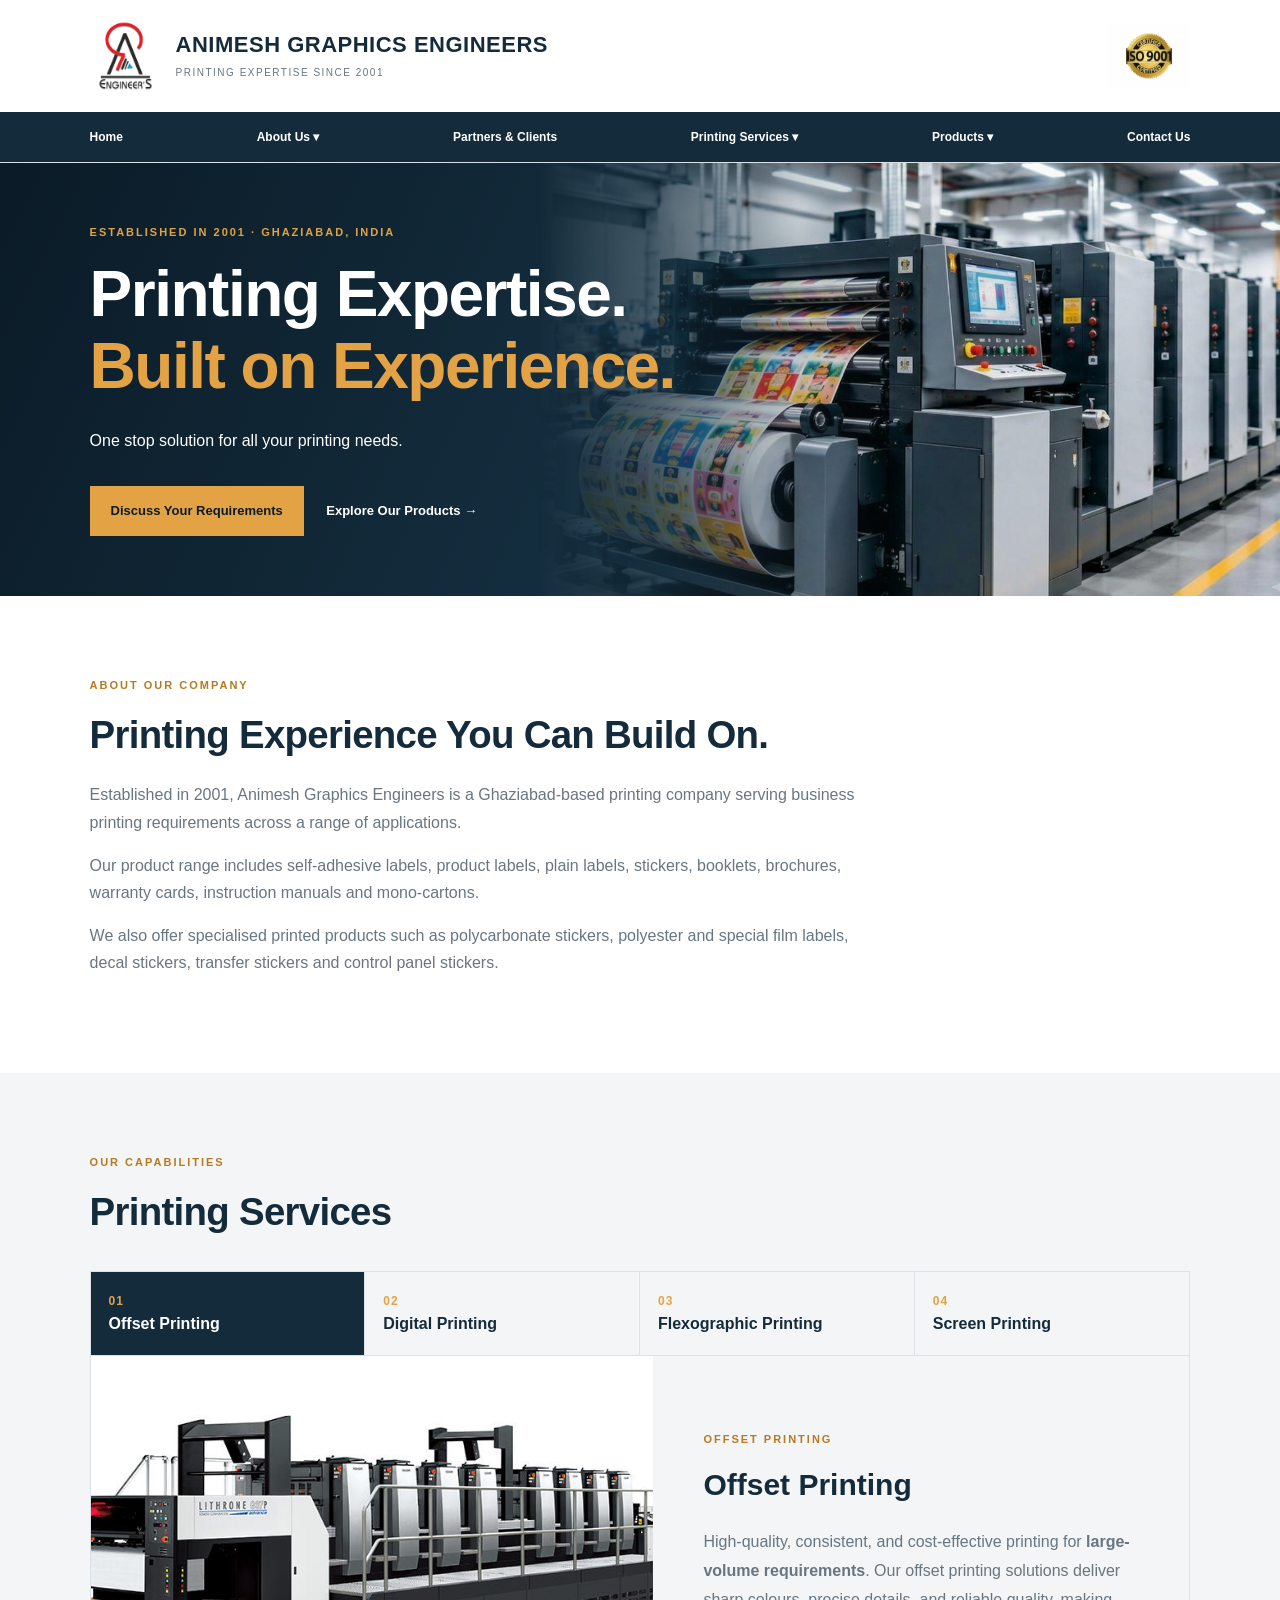
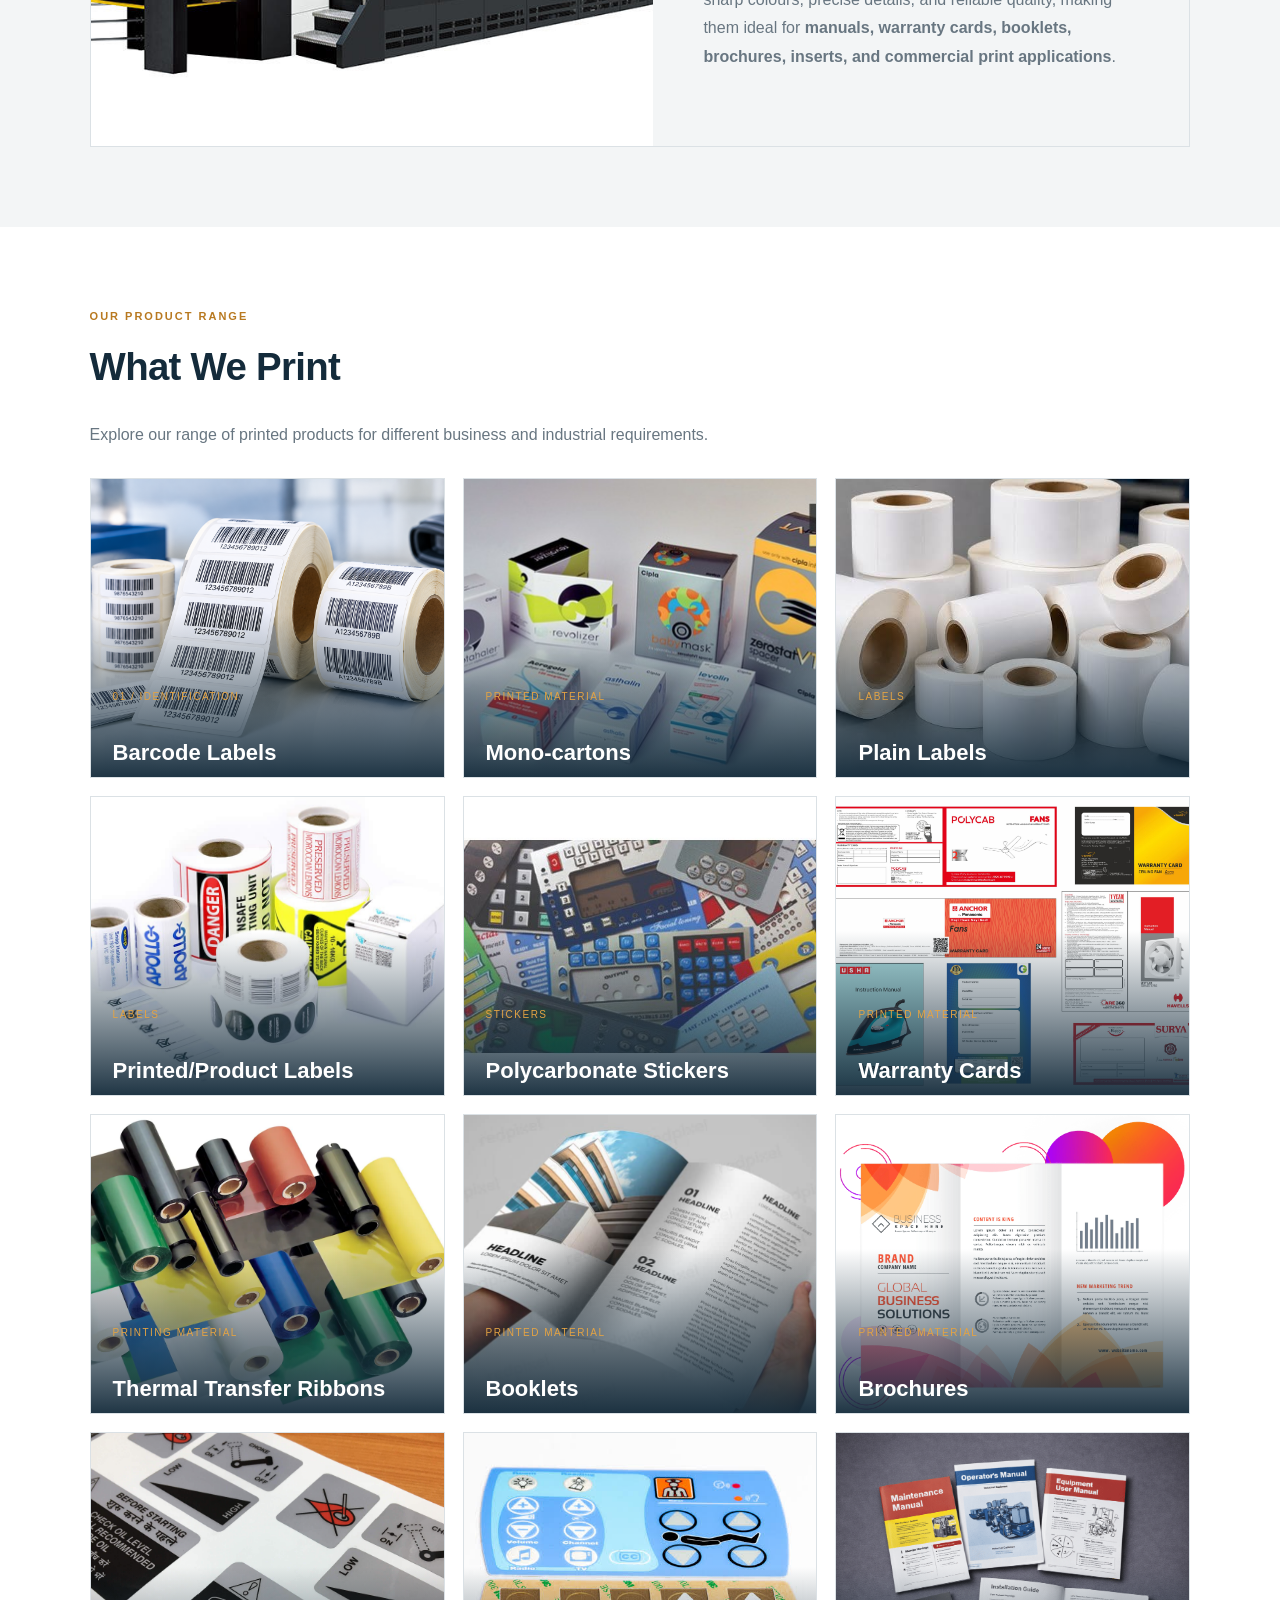
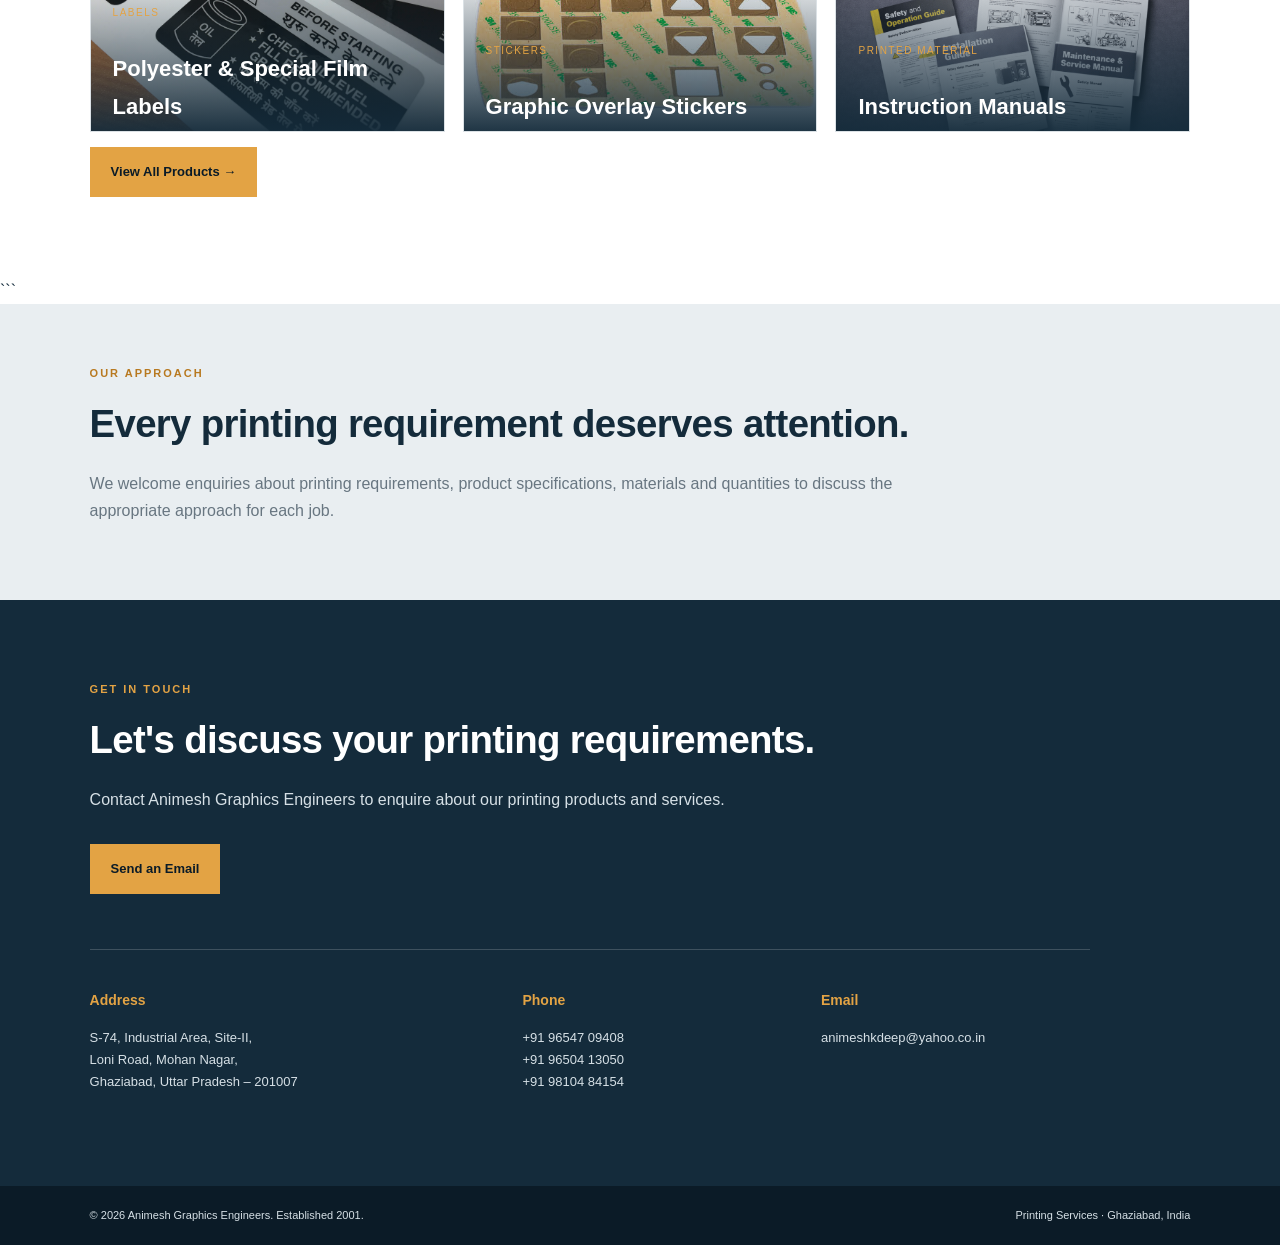
==== commit 256989af: "Remove Know More About Us button" ====
--- a/index.html
+++ b/index.html
@@ -128,8 +128,6 @@
         polycarbonate stickers, polyester and special film labels,
         decal stickers, transfer stickers and control panel stickers.
     </p>
-
-    <a href="about.html" class="button">Know More About Us →</a>
 </section>
 
         <section id="services" class="services">
